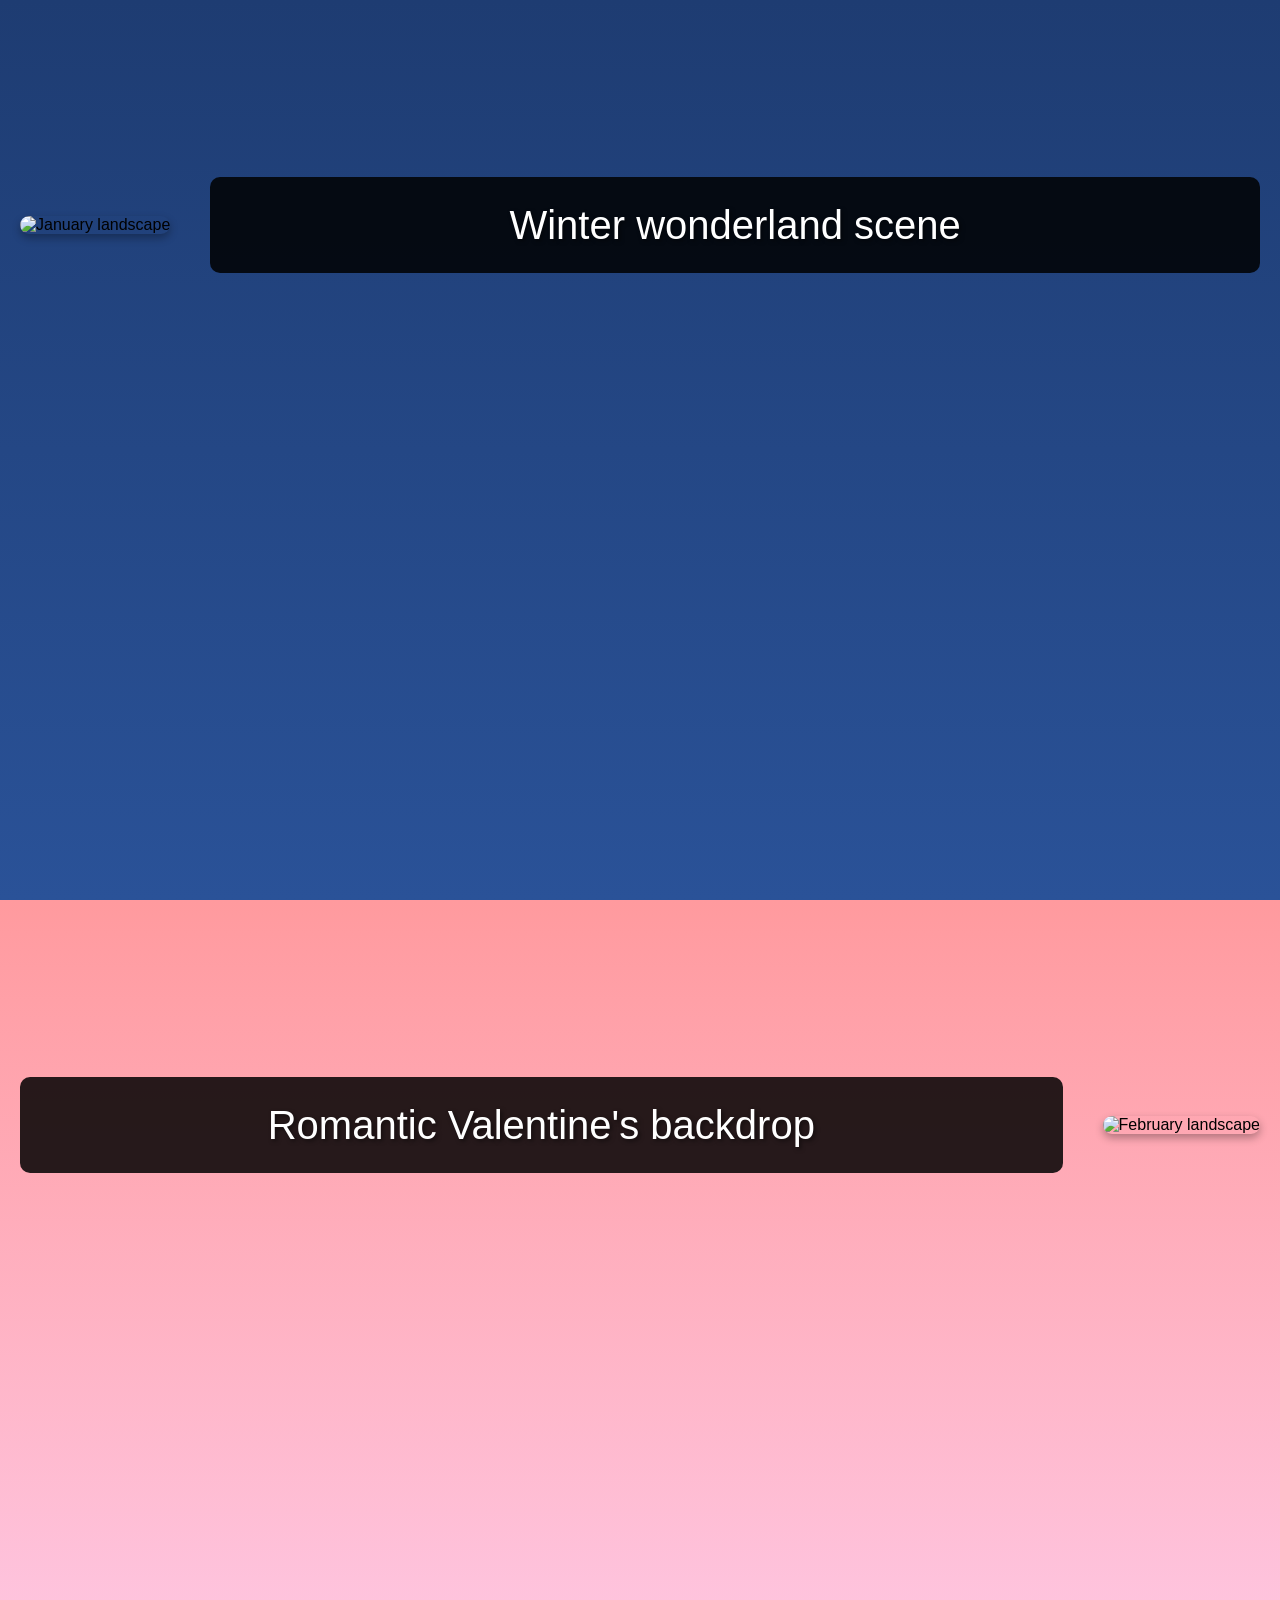
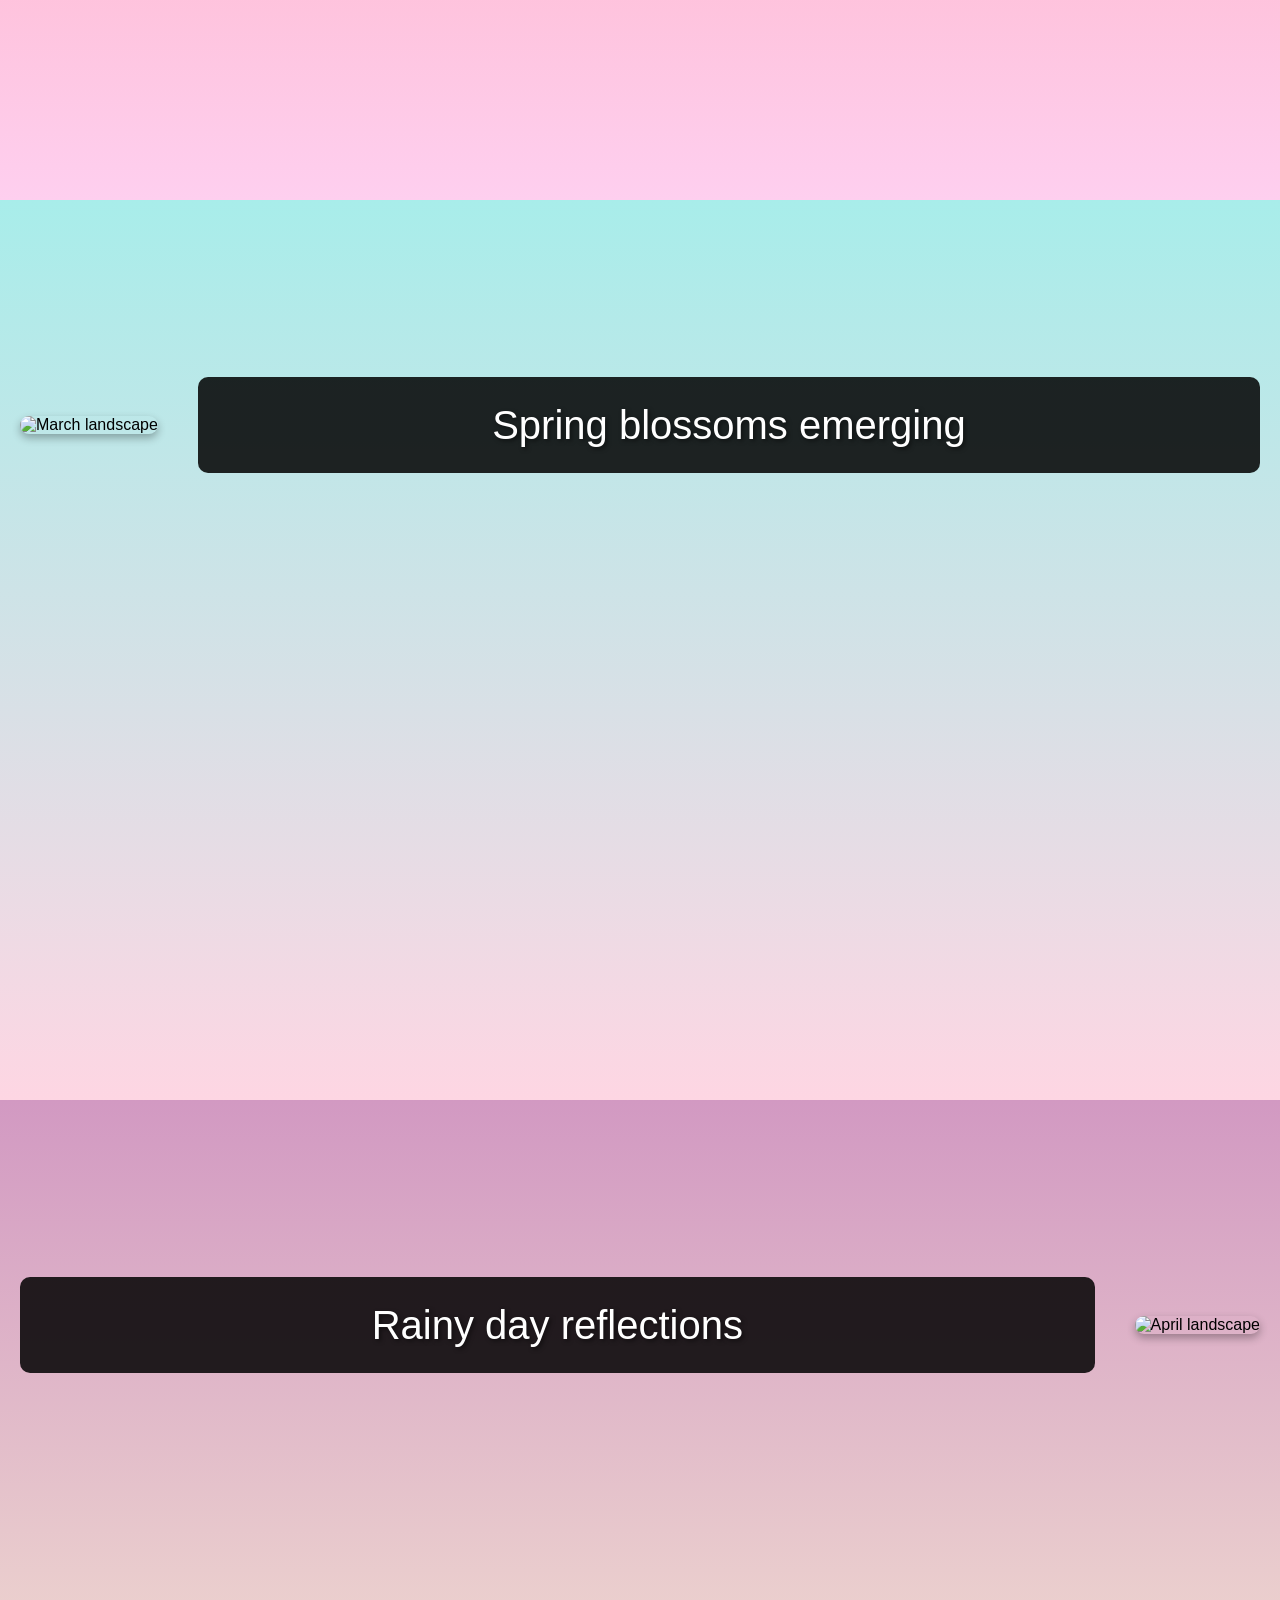
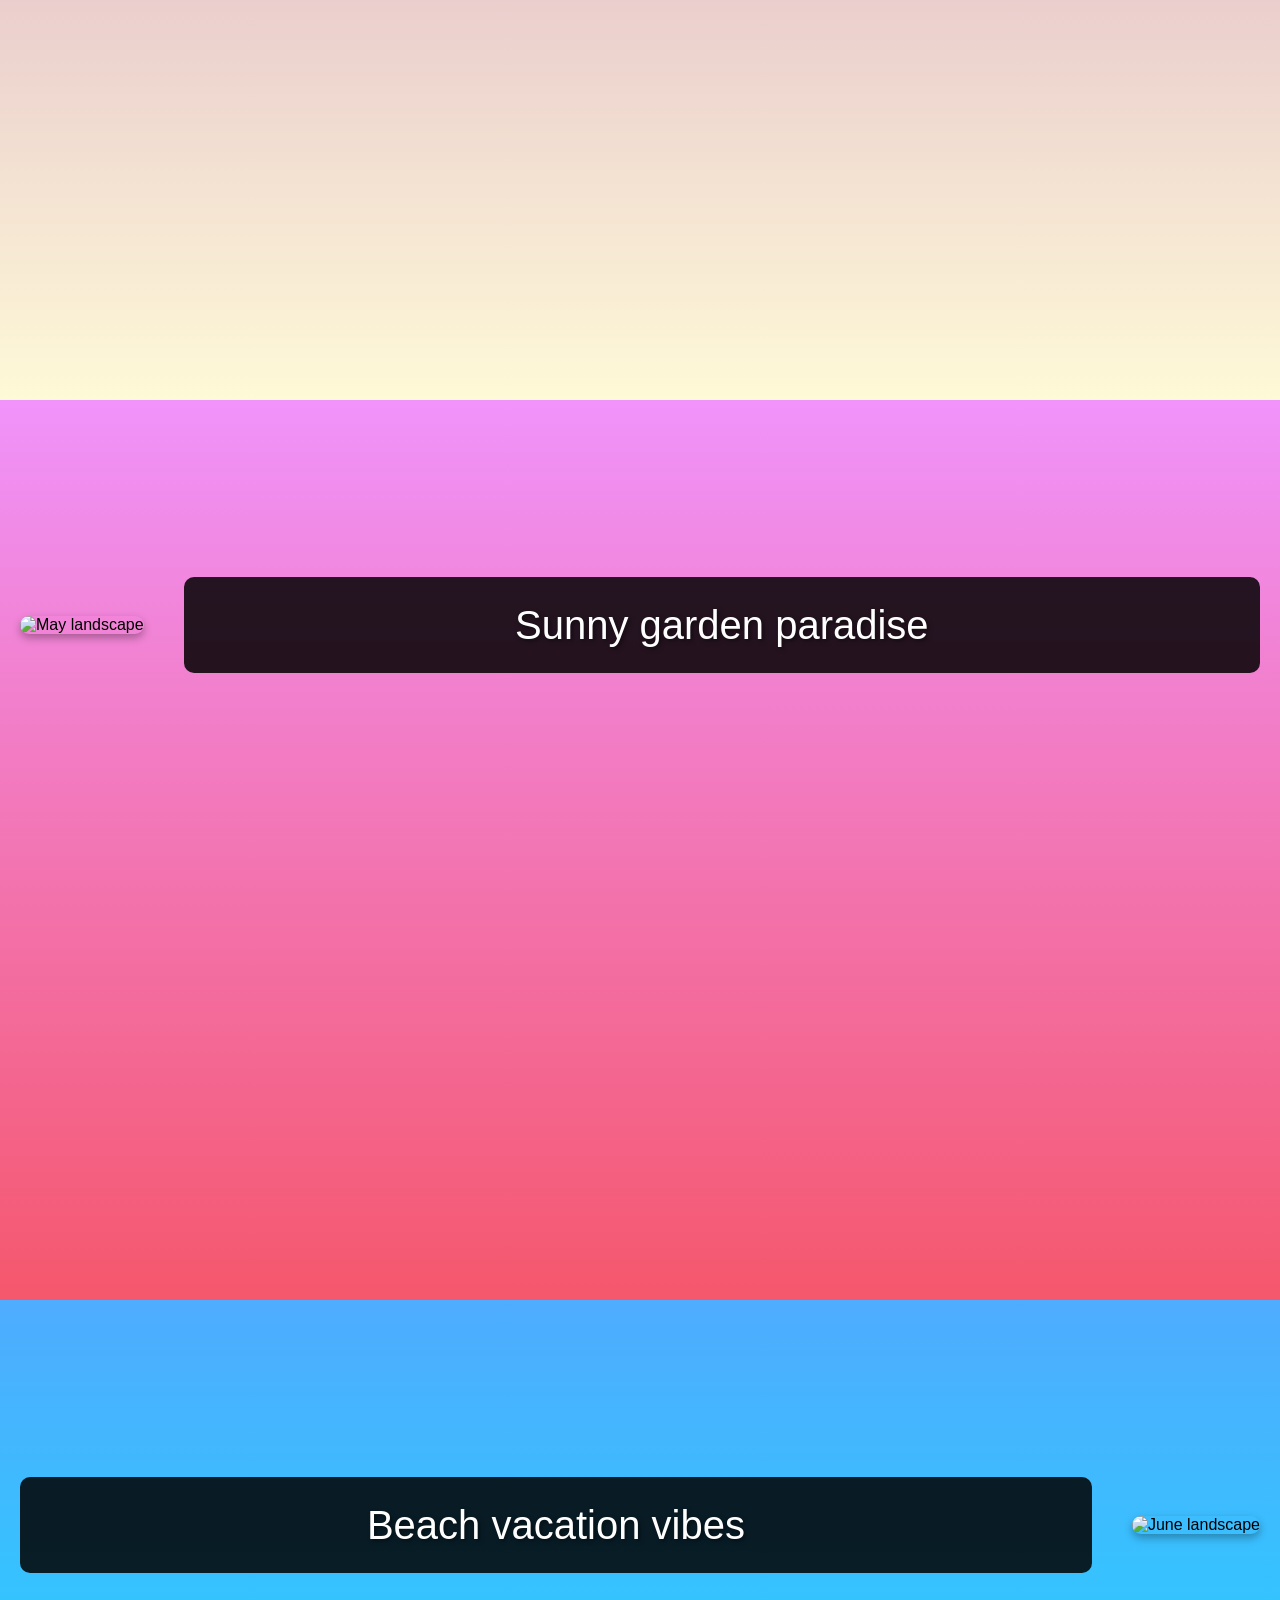
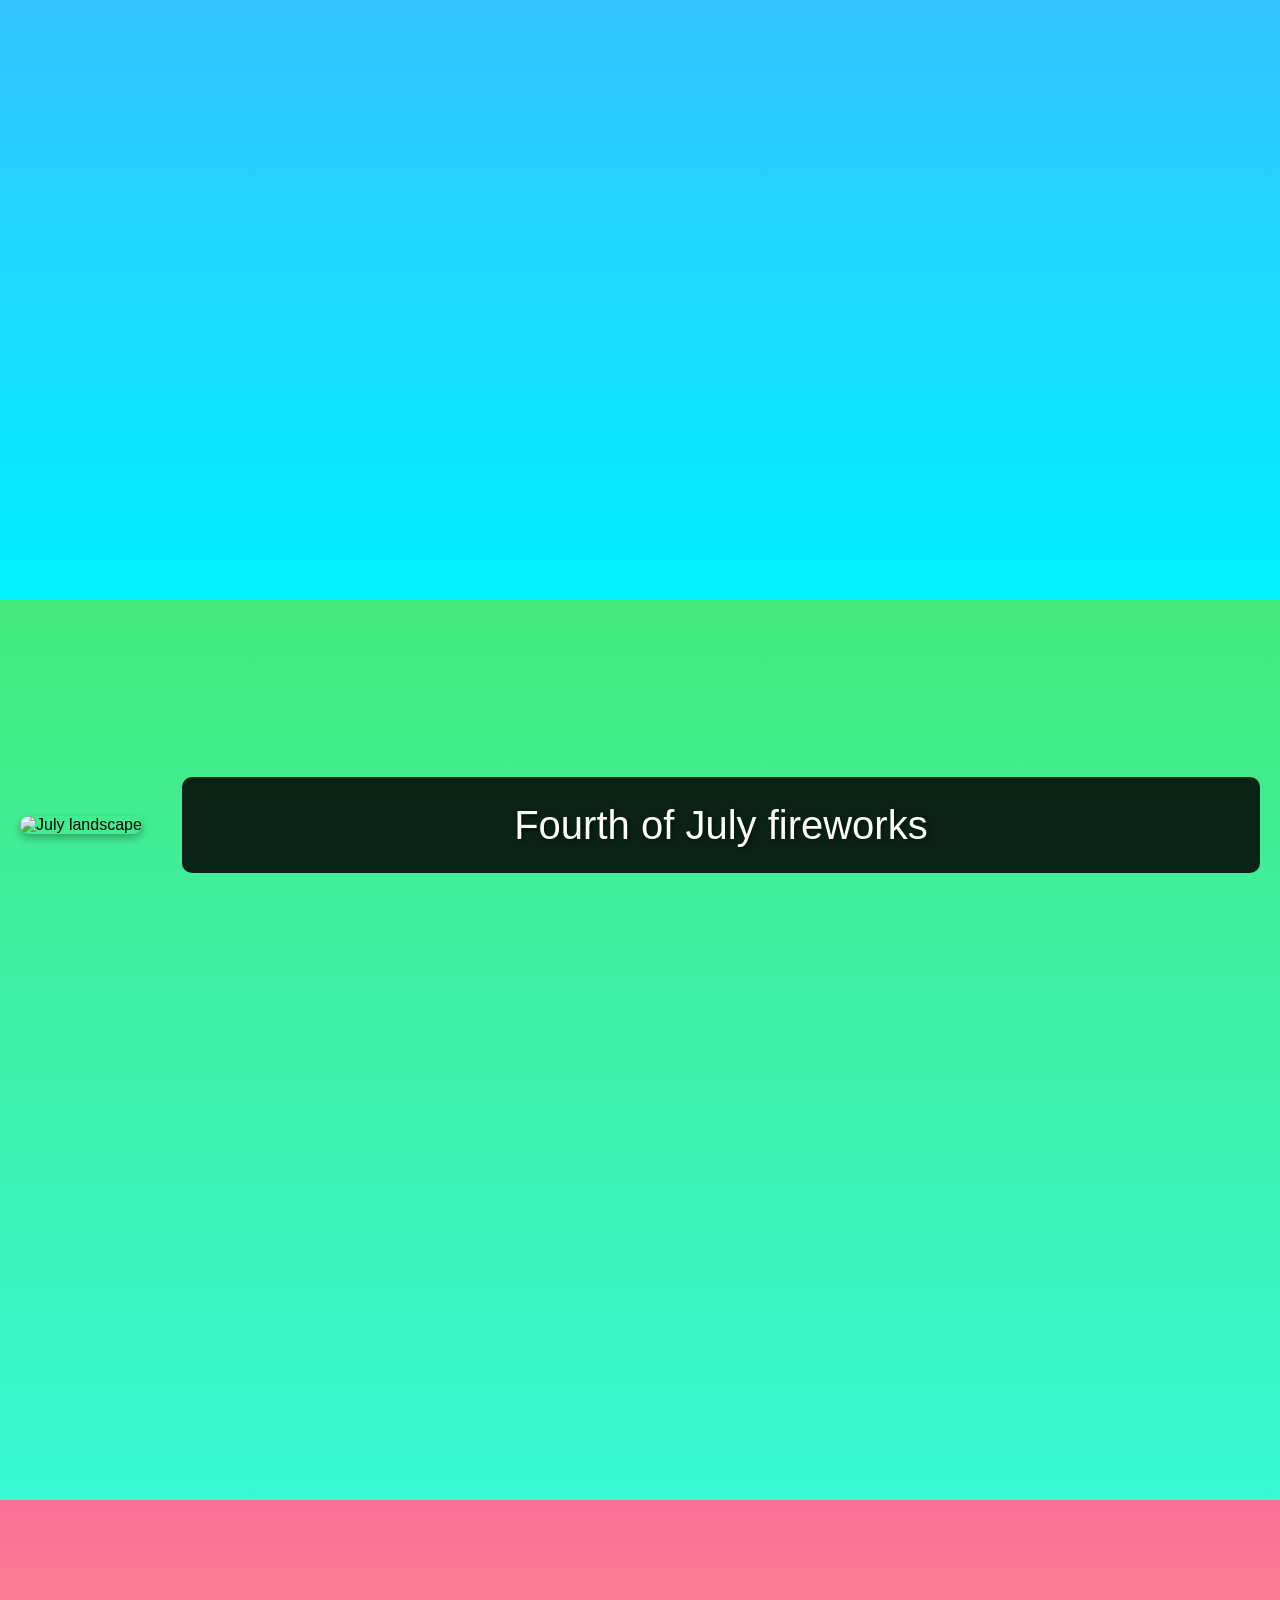
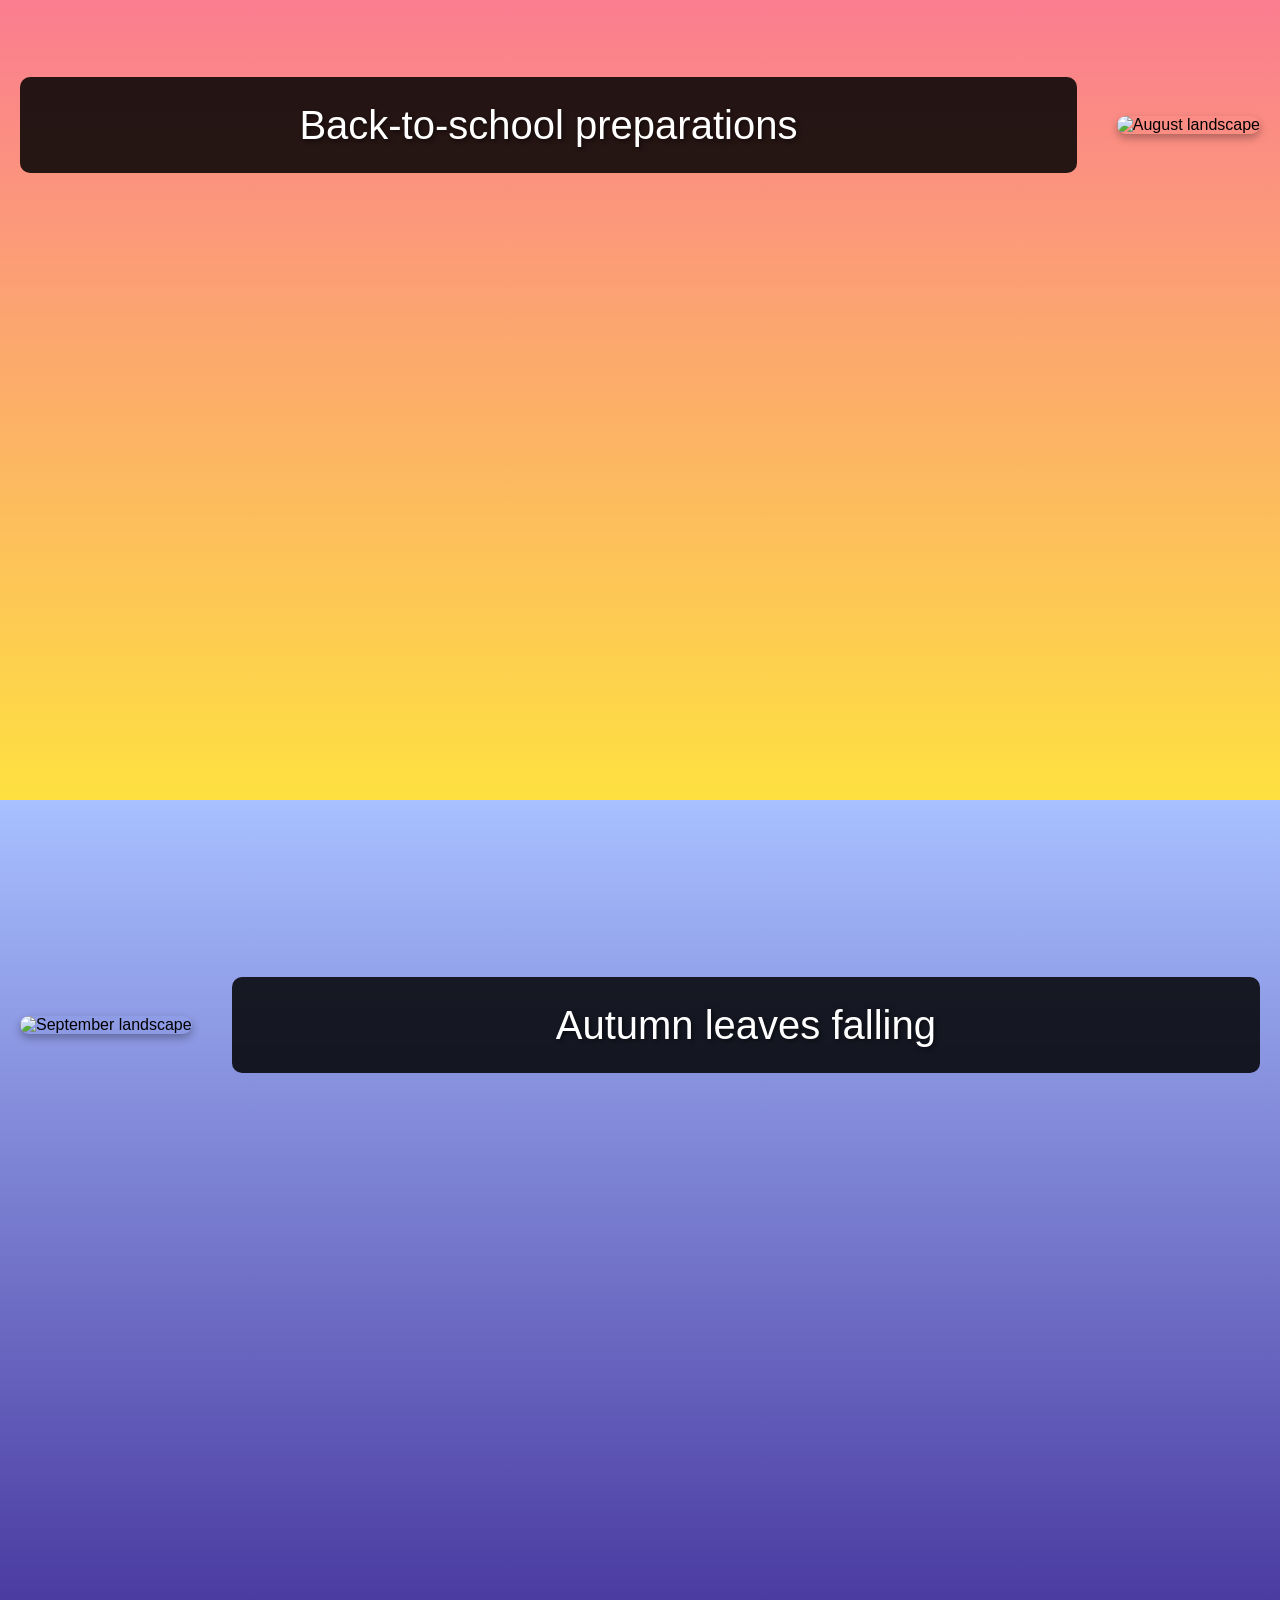
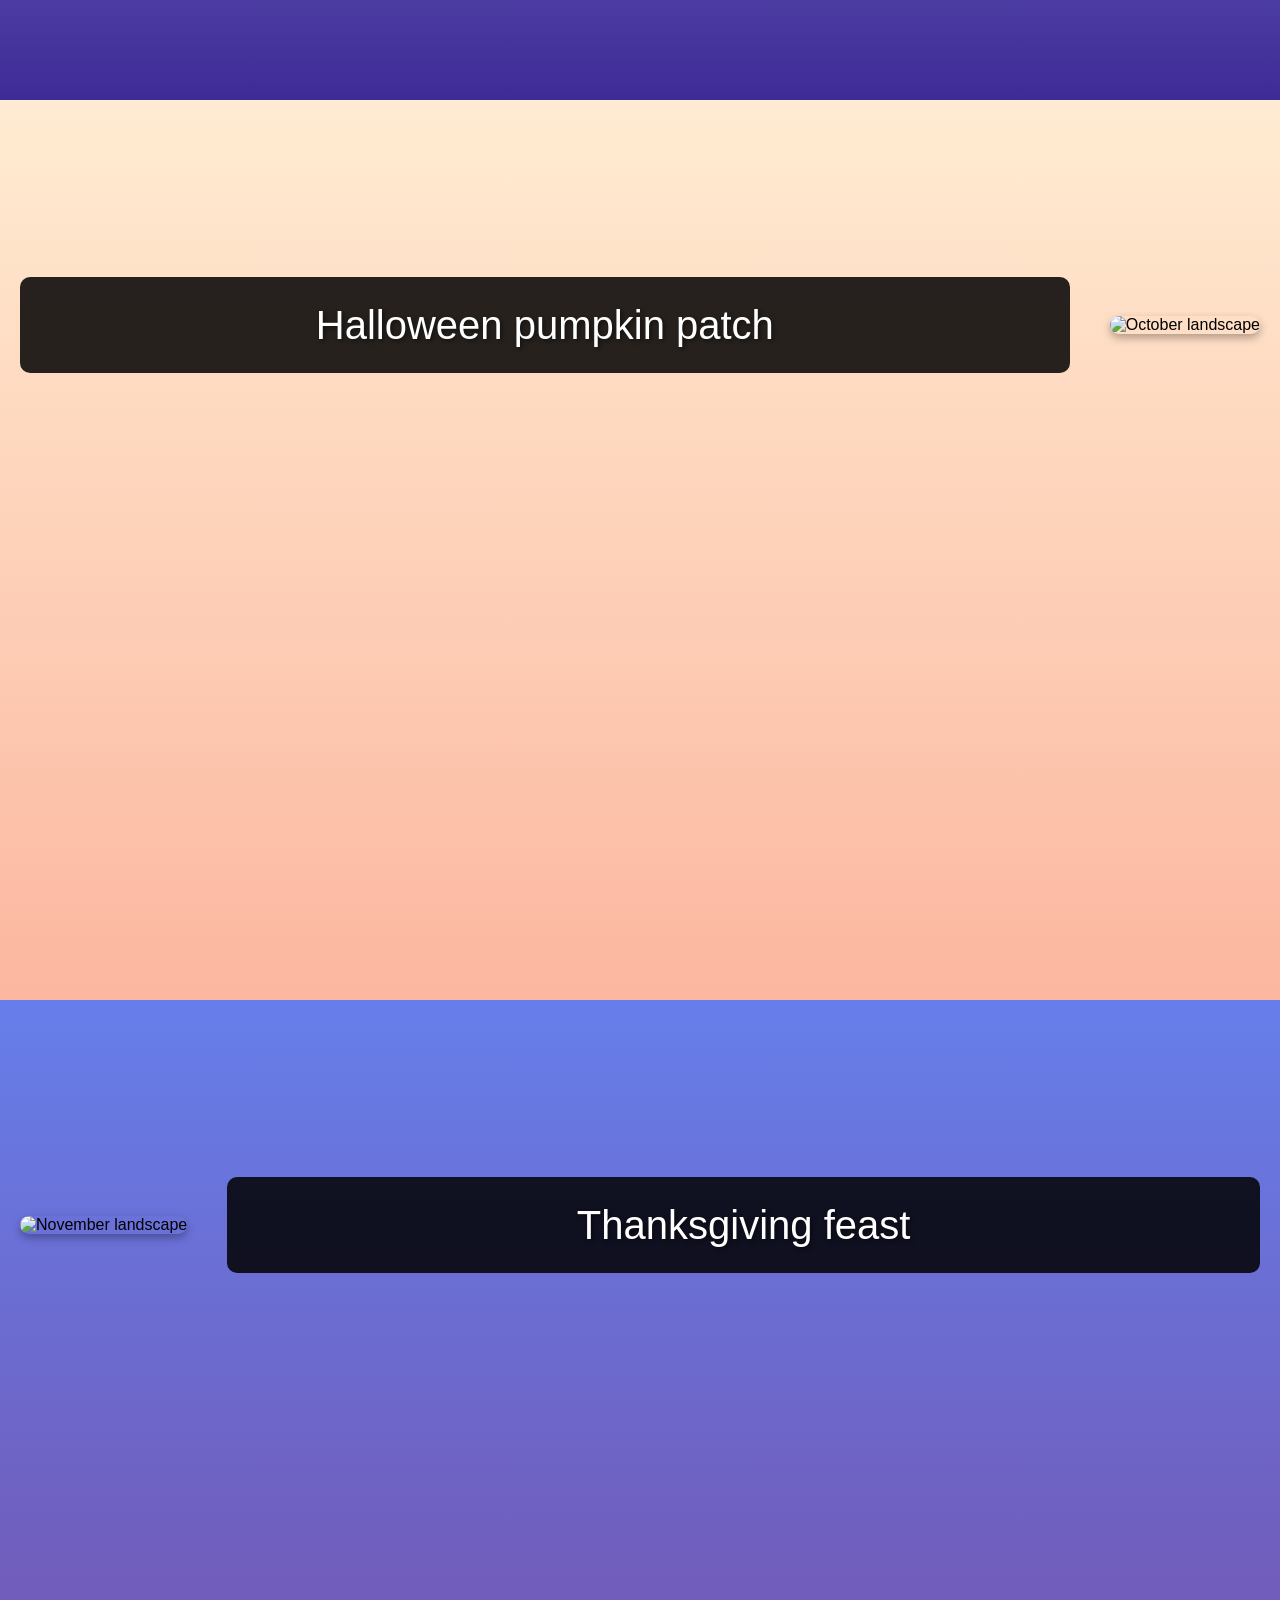
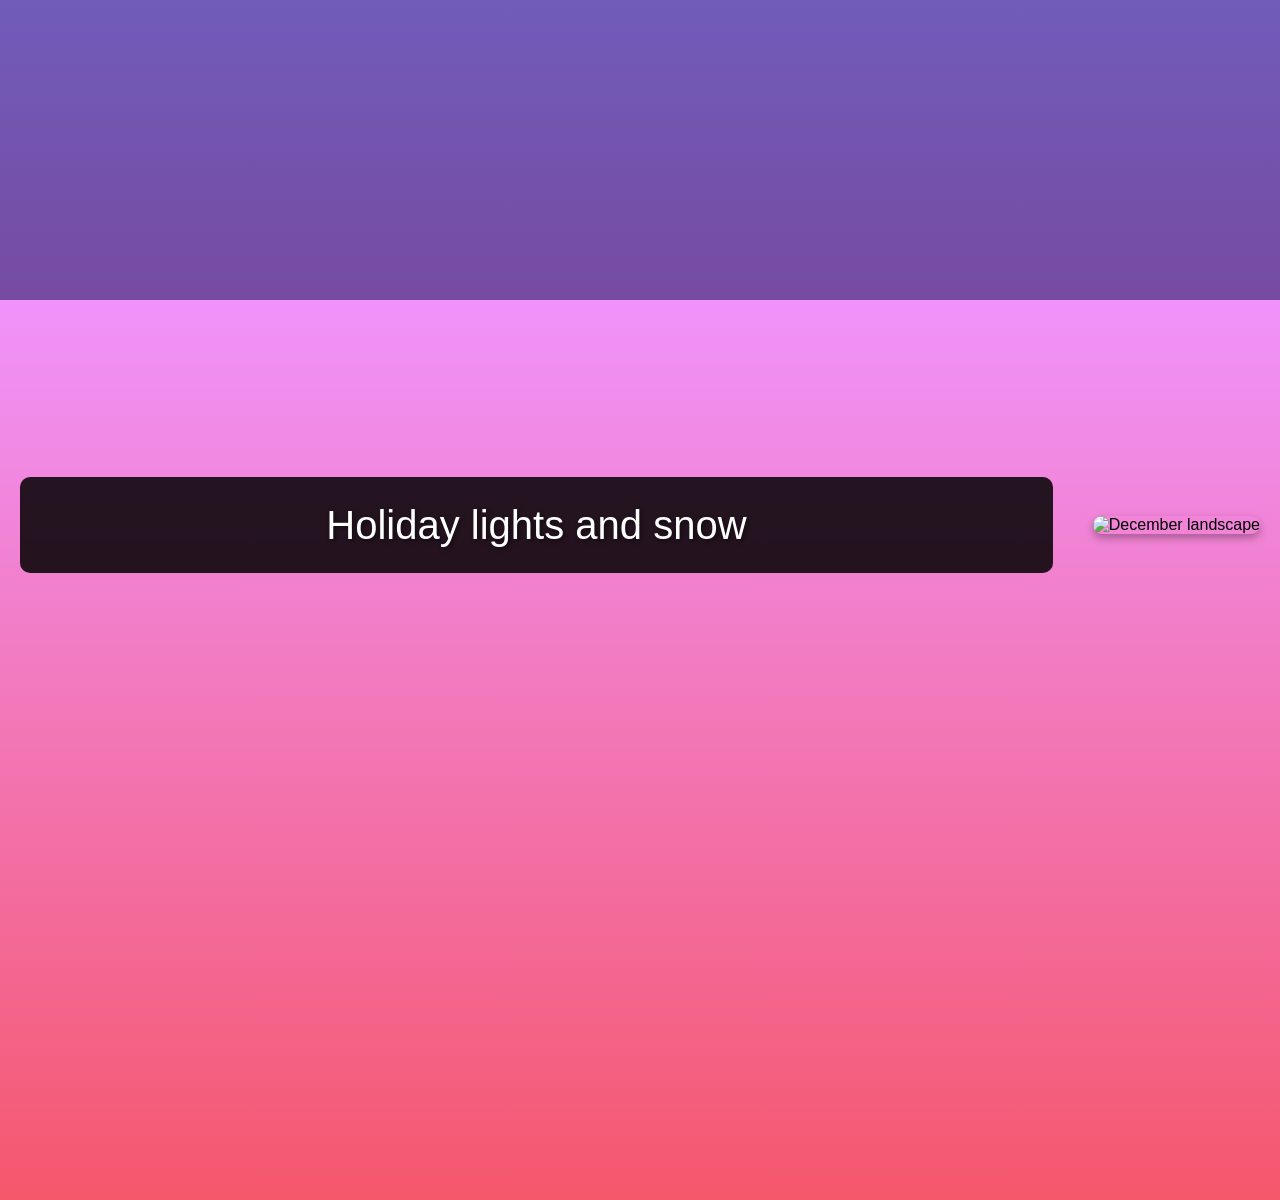
==== index.html @ 926e76ec "created basic site" ====
<!DOCTYPE html>
<html lang="en">
<head>
    <meta charset="UTF-8">
    <meta name="viewport" content="width=device-width, initial-scale=1.0">
    <title>Scroll Through Months</title>
    <link rel="stylesheet" href="styles.css">
</head>
<body>
    <div class="month" id="january">
        <h1>January</h1>
        <div class="content-row">
            <div class="graphic left"><img src="https://picsum.photos/800/600?random=1" alt="January landscape"></div>
            <div class="caption">Winter wonderland scene</div>
        </div>
        <p>January marks the beginning of the new year, often associated with fresh starts and winter weather.</p>
    </div>
    <div class="month" id="february">
        <h1>February</h1>
        <div class="content-row">
            <div class="caption">Romantic Valentine's backdrop</div>
            <div class="graphic right"><img src="https://picsum.photos/800/600?random=2" alt="February landscape"></div>
        </div>
        <p>February is the shortest month, known for Valentine's Day and varying weather patterns.</p>
    </div>
    <div class="month" id="march">
        <h1>March</h1>
        <div class="content-row">
            <div class="graphic left"><img src="https://picsum.photos/800/600?random=3" alt="March landscape"></div>
            <div class="caption">Spring blossoms emerging</div>
        </div>
        <p>March brings the first signs of spring, with longer days and blooming flowers.</p>
    </div>
    <div class="month" id="april">
        <h1>April</h1>
        <div class="content-row">
            <div class="caption">Rainy day reflections</div>
            <div class="graphic right"><img src="https://picsum.photos/800/600?random=4" alt="April landscape"></div>
        </div>
        <p>April showers bring May flowers, a time of renewal and outdoor activities.</p>
    </div>
    <div class="month" id="may">
        <h1>May</h1>
        <div class="content-row">
            <div class="graphic left"><img src="https://picsum.photos/800/600?random=5" alt="May landscape"></div>
            <div class="caption">Sunny garden paradise</div>
        </div>
        <p>May is often filled with warm weather, Mother's Day, and the start of summer vacations.</p>
    </div>
    <div class="month" id="june">
        <h1>June</h1>
        <div class="content-row">
            <div class="caption">Beach vacation vibes</div>
            <div class="graphic right"><img src="https://picsum.photos/800/600?random=6" alt="June landscape"></div>
        </div>
        <p>June welcomes summer with longer days, beaches, and outdoor celebrations.</p>
    </div>
    <div class="month" id="july">
        <h1>July</h1>
        <div class="content-row">
            <div class="graphic left"><img src="https://picsum.photos/800/600?random=7" alt="July landscape"></div>
            <div class="caption">Fourth of July fireworks</div>
        </div>
        <p>July is peak summer, featuring fireworks, barbecues, and holiday festivities.</p>
    </div>
    <div class="month" id="august">
        <h1>August</h1>
        <div class="content-row">
            <div class="caption">Back-to-school preparations</div>
            <div class="graphic right"><img src="https://picsum.photos/800/600?random=8" alt="August landscape"></div>
        </div>
        <p>August continues the summer vibe with back-to-school preparations and warm evenings.</p>
    </div>
    <div class="month" id="september">
        <h1>September</h1>
        <div class="content-row">
            <div class="graphic left"><img src="https://picsum.photos/800/600?random=9" alt="September landscape"></div>
            <div class="caption">Autumn leaves falling</div>
        </div>
        <p>September brings the fall season, with cooler weather and the start of autumn colors.</p>
    </div>
    <div class="month" id="october">
        <h1>October</h1>
        <div class="content-row">
            <div class="caption">Halloween pumpkin patch</div>
            <div class="graphic right"><img src="https://picsum.photos/800/600?random=10" alt="October landscape"></div>
        </div>
        <p>October is Halloween time, with pumpkins, costumes, and harvest celebrations.</p>
    </div>
    <div class="month" id="november">
        <h1>November</h1>
        <div class="content-row">
            <div class="graphic left"><img src="https://picsum.photos/800/600?random=11" alt="November landscape"></div>
            <div class="caption">Thanksgiving feast</div>
        </div>
        <p>November features Thanksgiving, gratitude, and the transition to winter.</p>
    </div>
    <div class="month" id="december">
        <h1>December</h1>
        <div class="content-row">
            <div class="caption">Holiday lights and snow</div>
            <div class="graphic right"><img src="https://picsum.photos/800/600?random=12" alt="December landscape"></div>
        </div>
        <p>December ends the year with holidays, snow, and festive celebrations.</p>
    </div>
    <script src="script.js"></script>
</body>
</html>
---- styles.css ----
body {
    margin: 0;
    font-family: Arial, sans-serif;
    scroll-snap-type: y mandatory;
    overflow-y: scroll;
}

.month {
    height: 100vh;
    display: flex;
    flex-direction: column;
    align-items: center;
    justify-content: flex-start;
    scroll-snap-align: start;
    padding: 50px 20px 20px;
    box-sizing: border-box;
}

.month h1 {
    font-size: 3em;
    color: white;
    text-shadow: 2px 2px 4px rgba(0,0,0,0.5);
    margin-bottom: 20px;
    opacity: 0;
    transform: translateY(50px);
    transition: all 0.6s ease;
}

.content-row {
    display: flex;
    align-items: center;
    justify-content: space-between;
    width: 100%;
    gap: 40px;
    margin: 20px 0;
}

.graphic {
    opacity: 0;
    transform: translateY(50px);
    transition: all 0.6s ease;
    flex-shrink: 0;
}

.graphic img {
    width: 100%;
    max-width: 750px;
    height: auto;
    border-radius: 10px;
    box-shadow: 0 4px 8px rgba(0,0,0,0.3);
}

.caption {
    font-size: 2.5em;
    color: white;
    text-shadow: 2px 2px 4px rgba(0,0,0,0.5);
    text-align: center;
    opacity: 0;
    transform: translateY(50px);
    transition: all 0.6s ease;
    background: rgba(0, 0, 0, 0.85);
    padding: 20px;
    border-radius: 10px;
    flex: 1;
    line-height: 1.4;
}

.month p {
    font-size: 1.2em;
    color: white;
    text-shadow: 2px 2px 4px rgba(0,0,0,0.5);
    text-align: center;
    max-width: 600px;
    opacity: 0;
    transform: translateY(50px);
    transition: all 0.6s ease;
}

.fade-in {
    opacity: 1;
    transform: translateY(0);
}

#january { background: linear-gradient(to bottom, #1e3c72, #2a5298); }
#february { background: linear-gradient(to bottom, #ff9a9e, #fecfef); }
#march { background: linear-gradient(to bottom, #a8edea, #fed6e3); }
#april { background: linear-gradient(to bottom, #d299c2, #fef9d7); }
#may { background: linear-gradient(to bottom, #f093fb, #f5576c); }
#june { background: linear-gradient(to bottom, #4facfe, #00f2fe); }
#july { background: linear-gradient(to bottom, #43e97b, #38f9d7); }
#august { background: linear-gradient(to bottom, #fa709a, #fee140); }
#september { background: linear-gradient(to bottom, #a8c0ff, #3f2b96); }
#october { background: linear-gradient(to bottom, #ffecd2, #fcb69f); }
#november { background: linear-gradient(to bottom, #667eea, #764ba2); }
#december { background: linear-gradient(to bottom, #f093fb, #f5576c); }
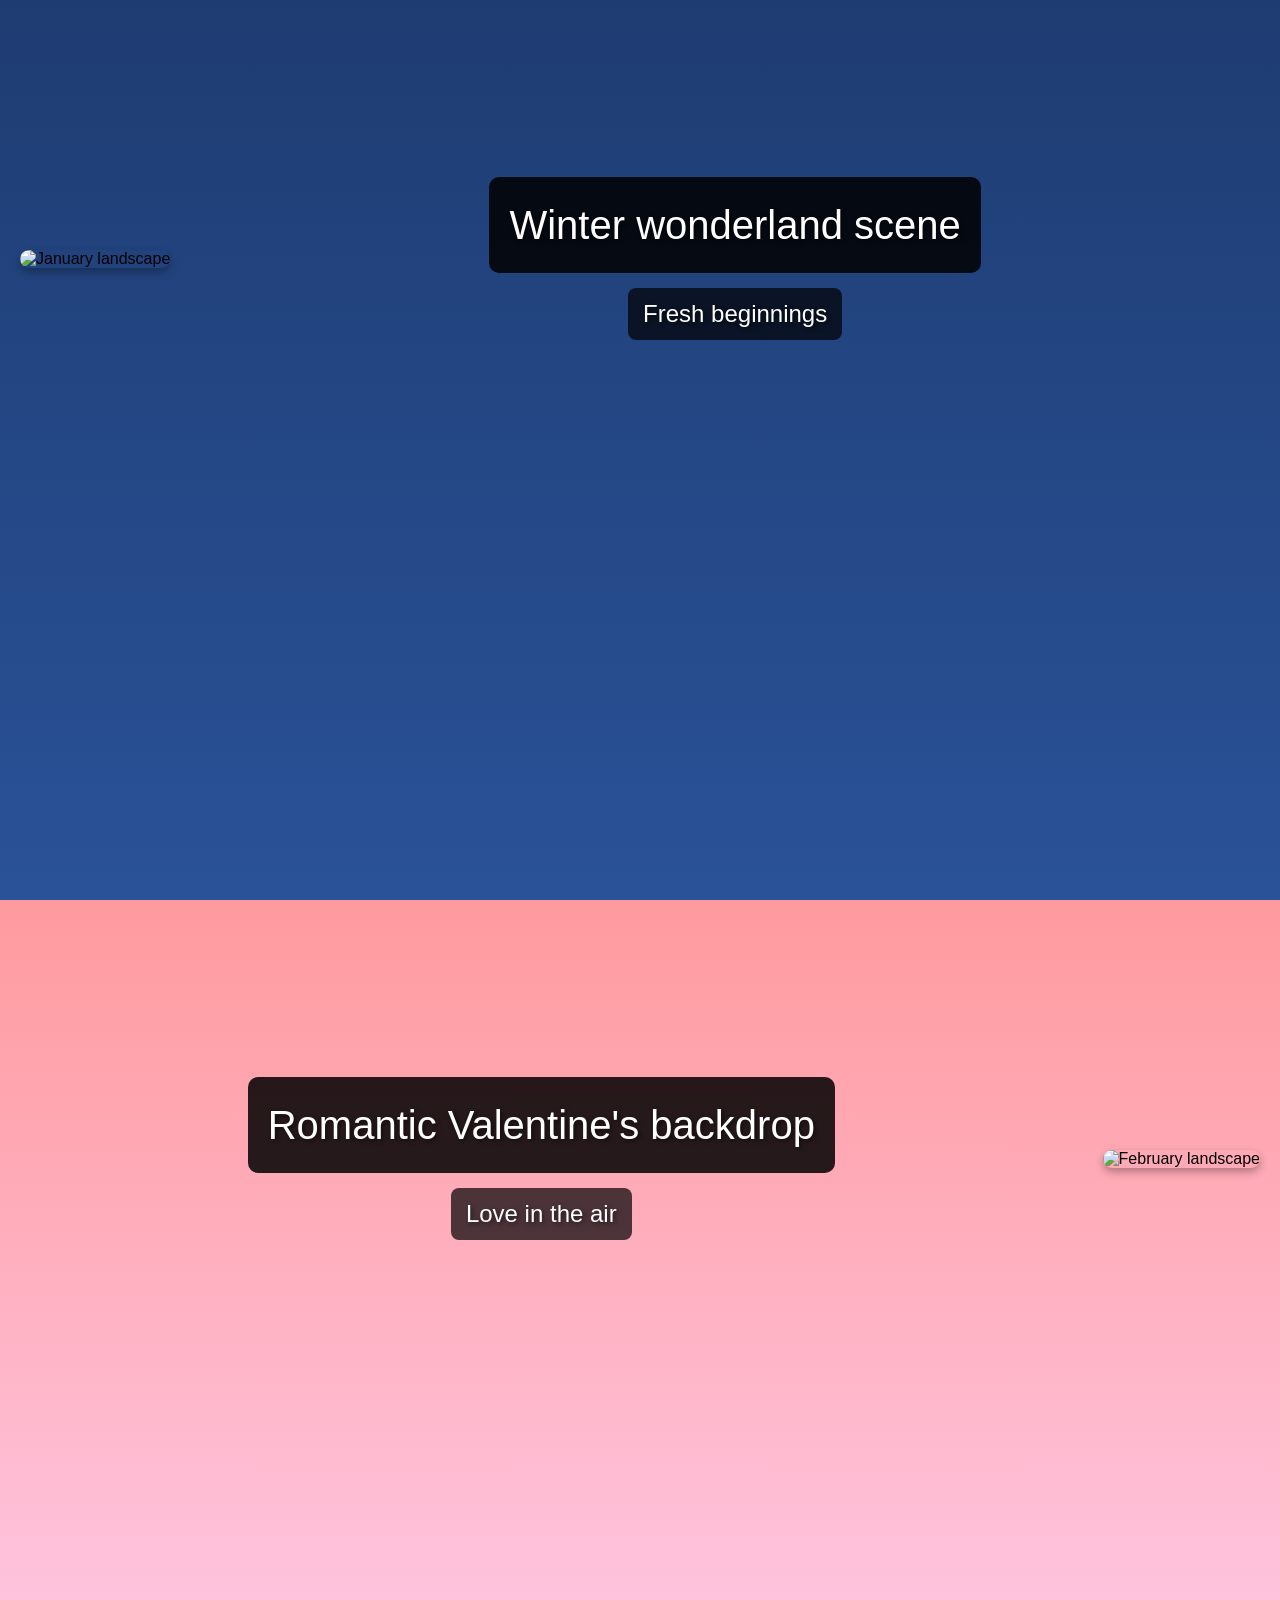
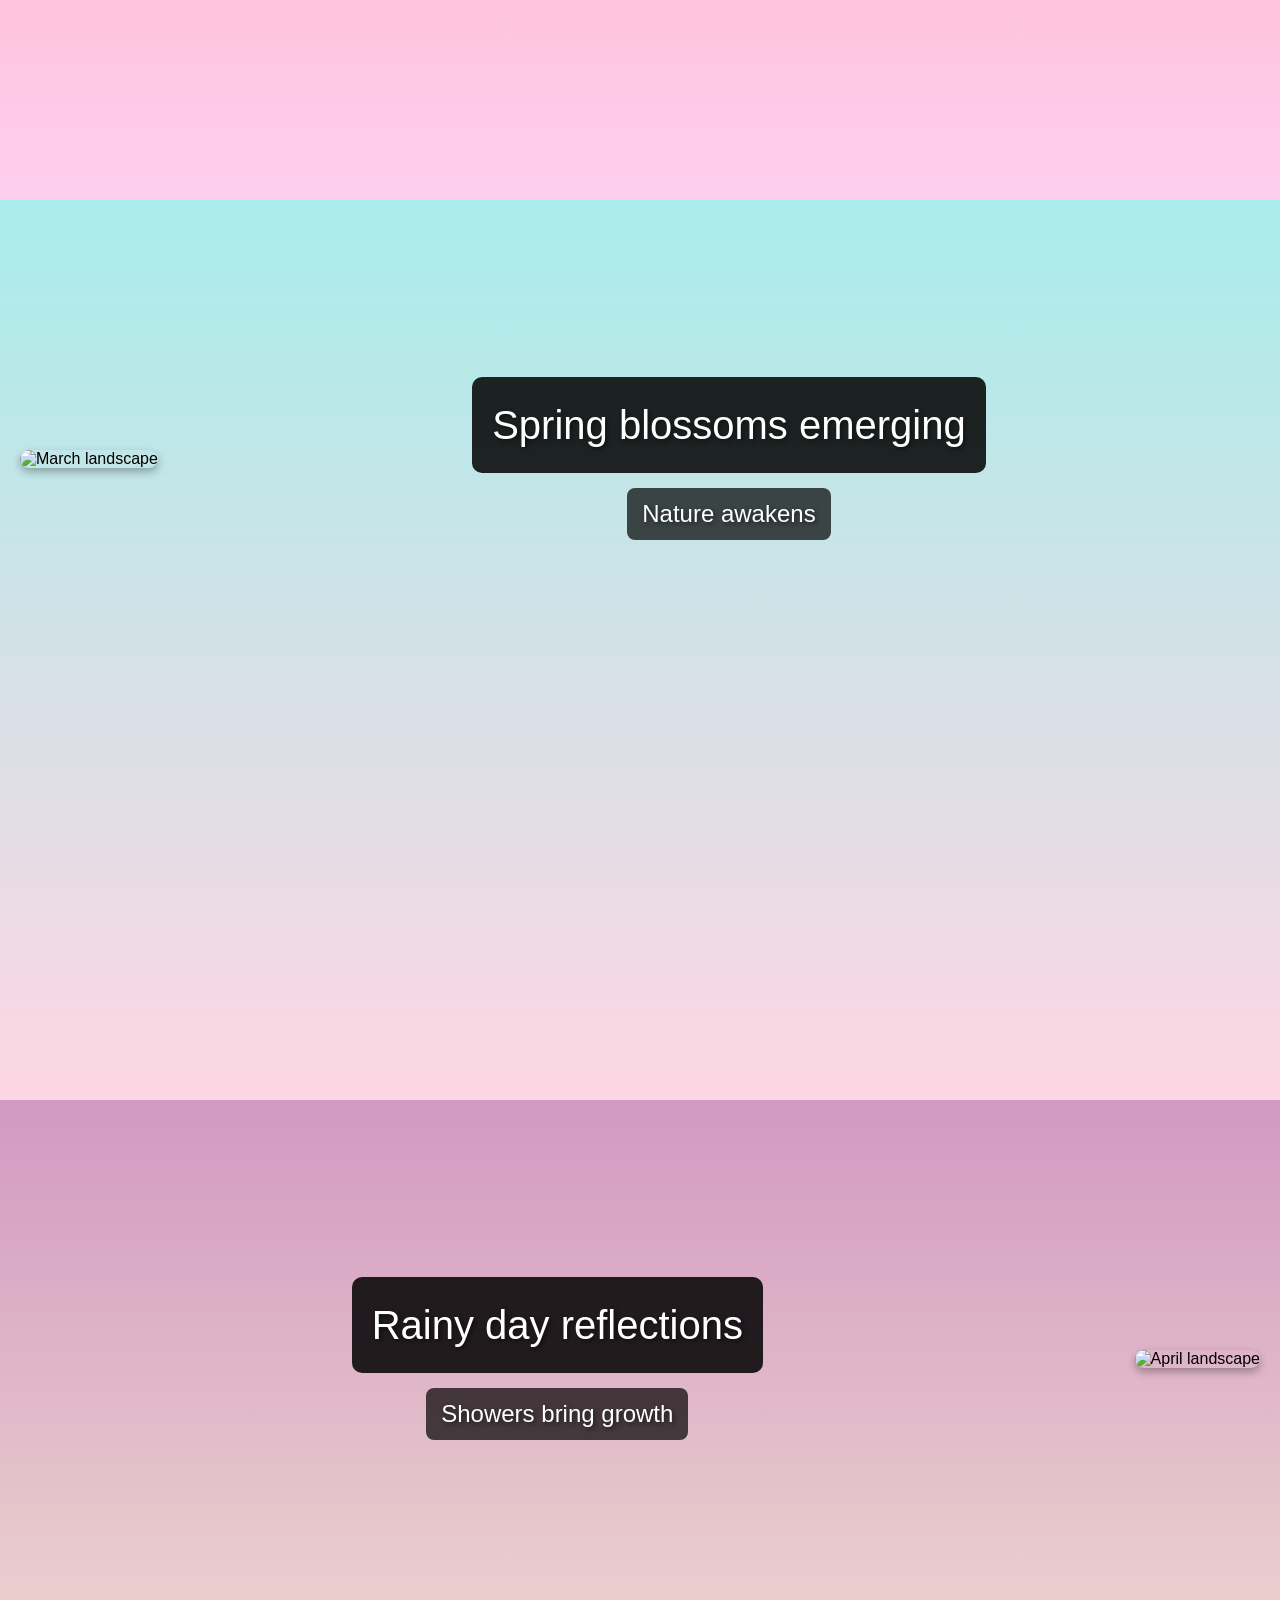
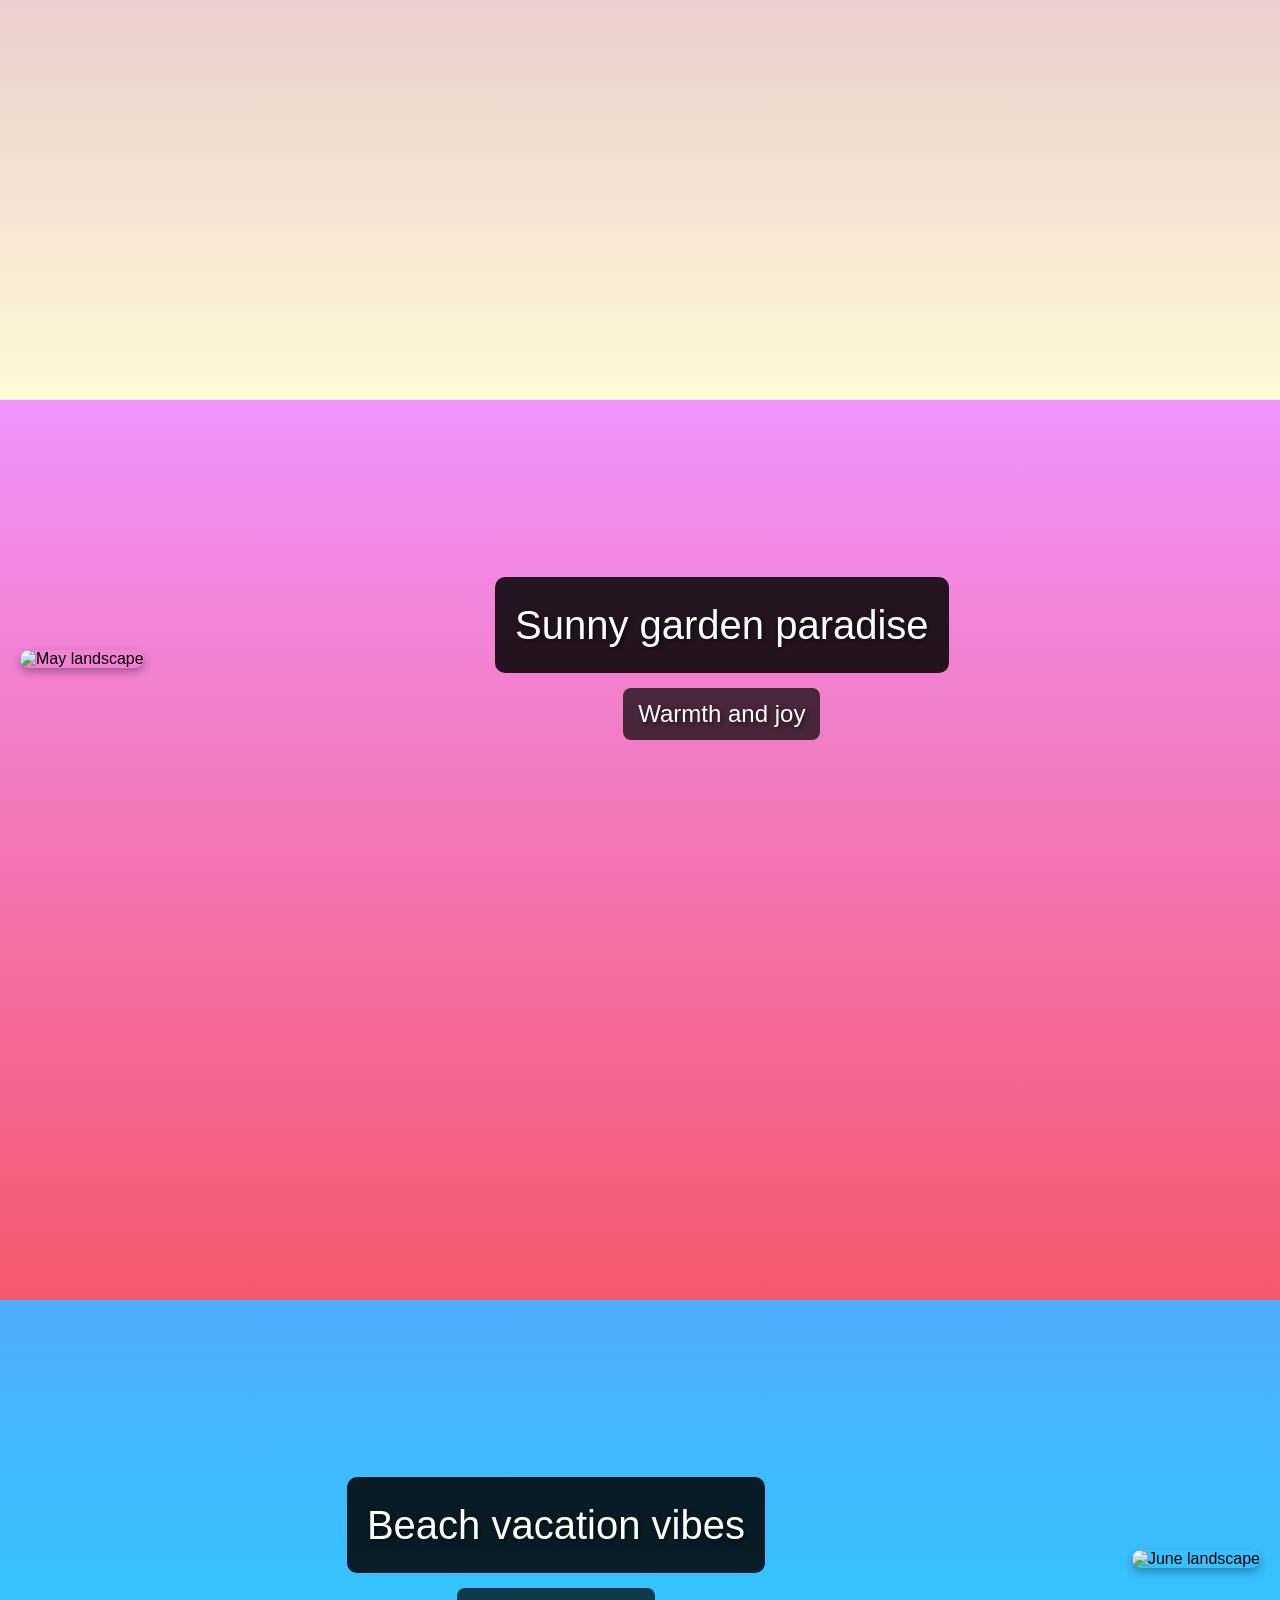
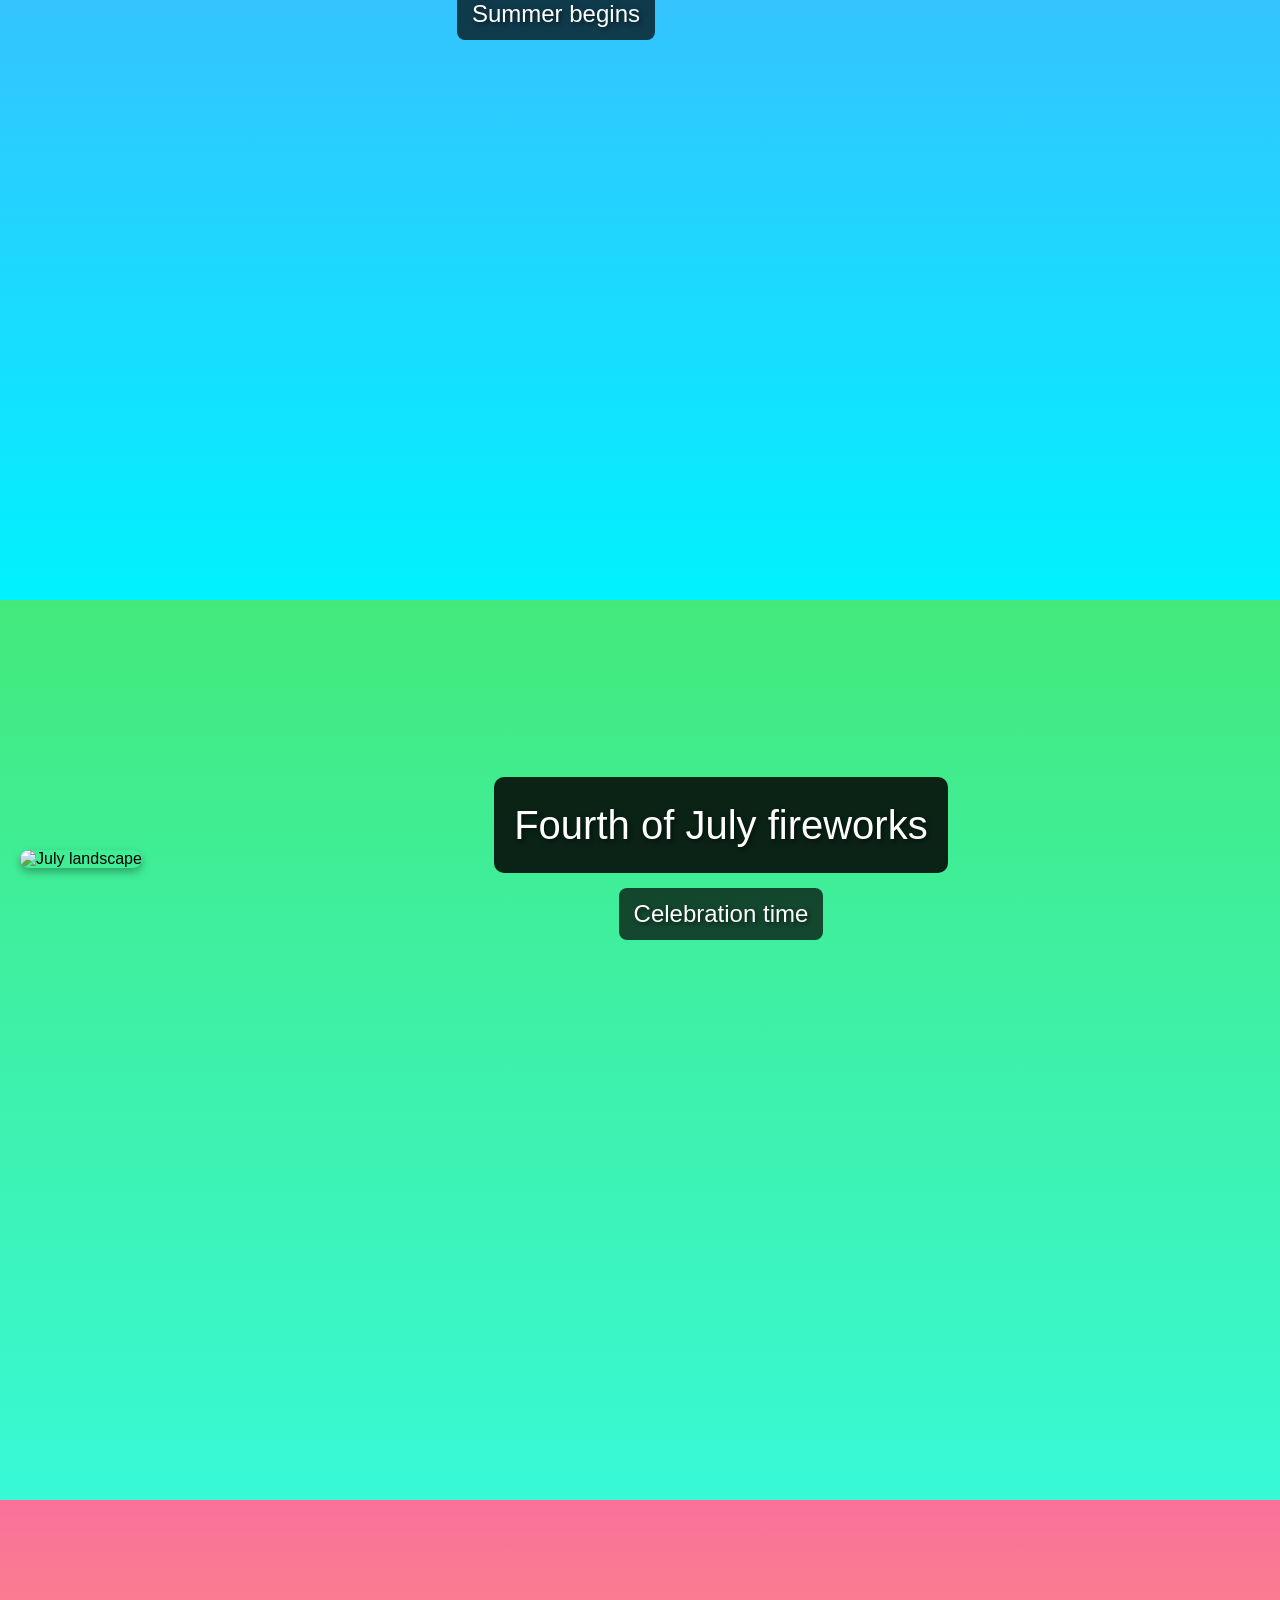
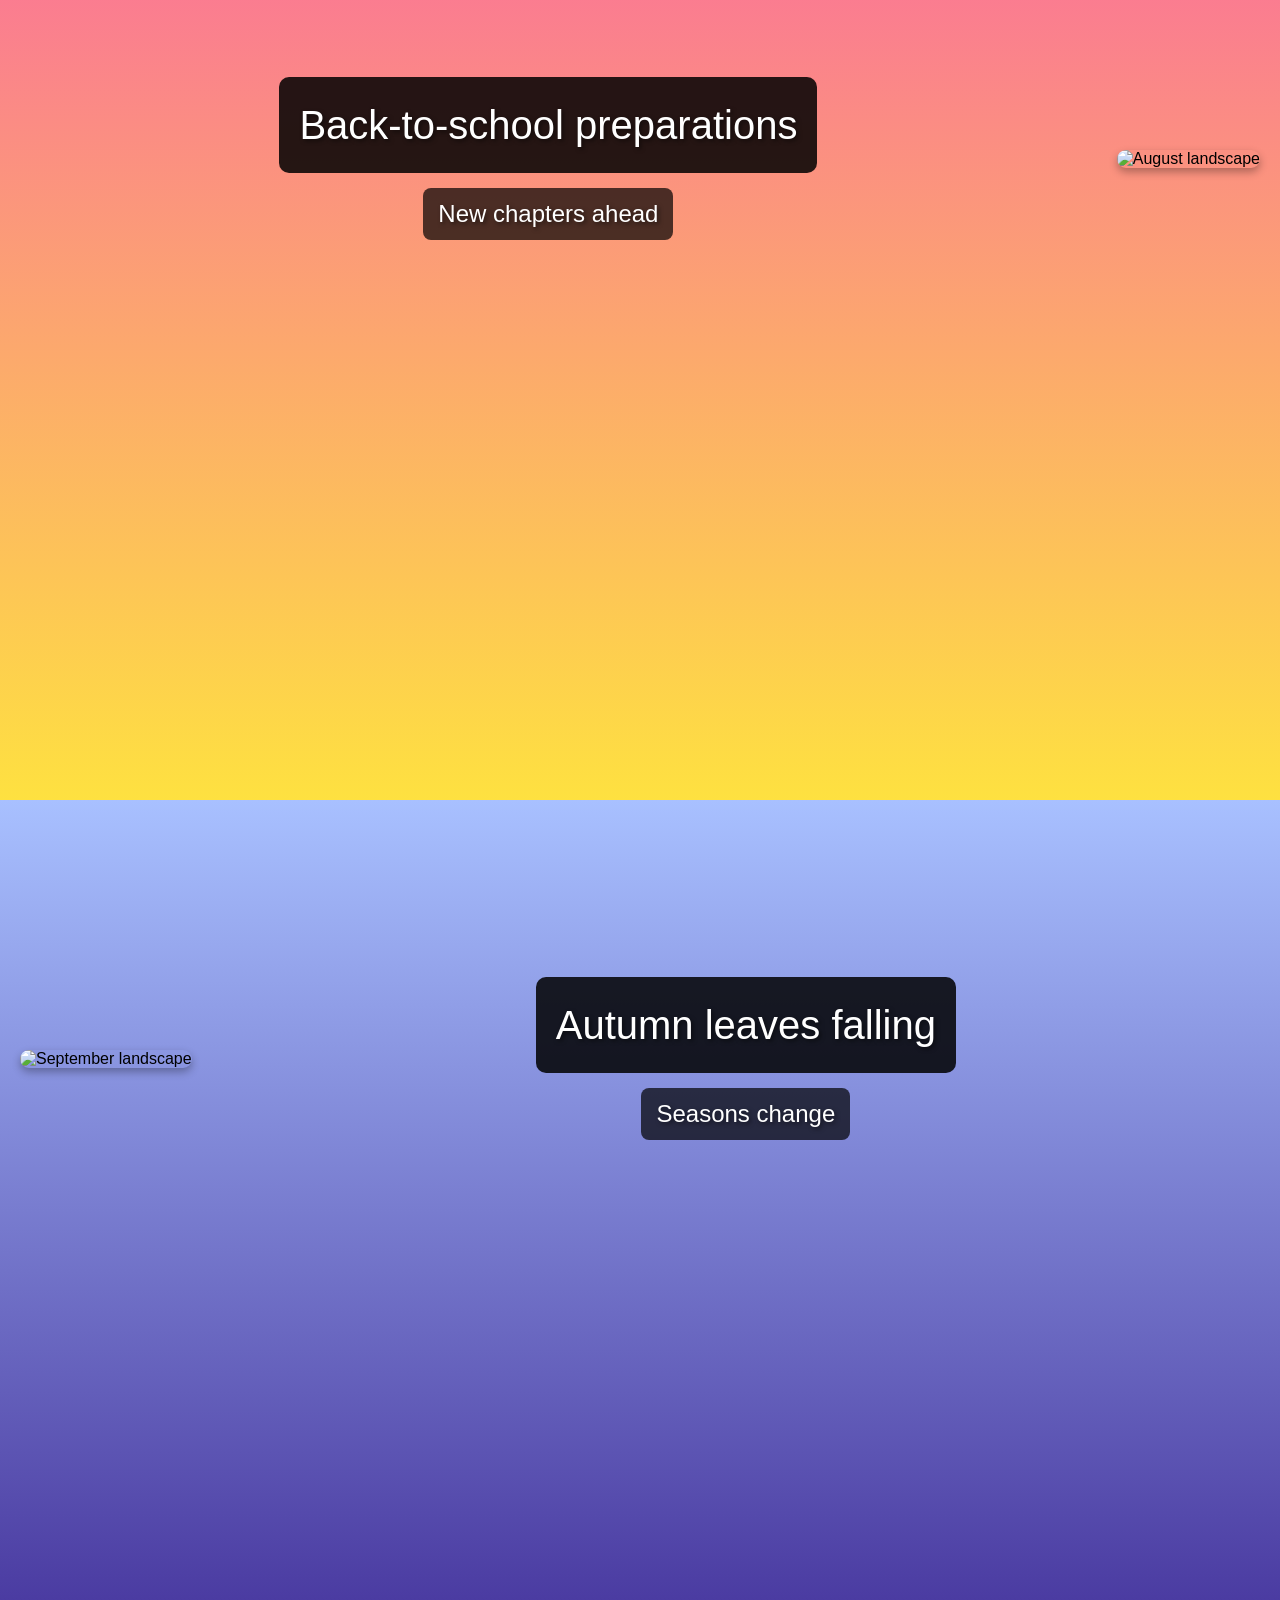
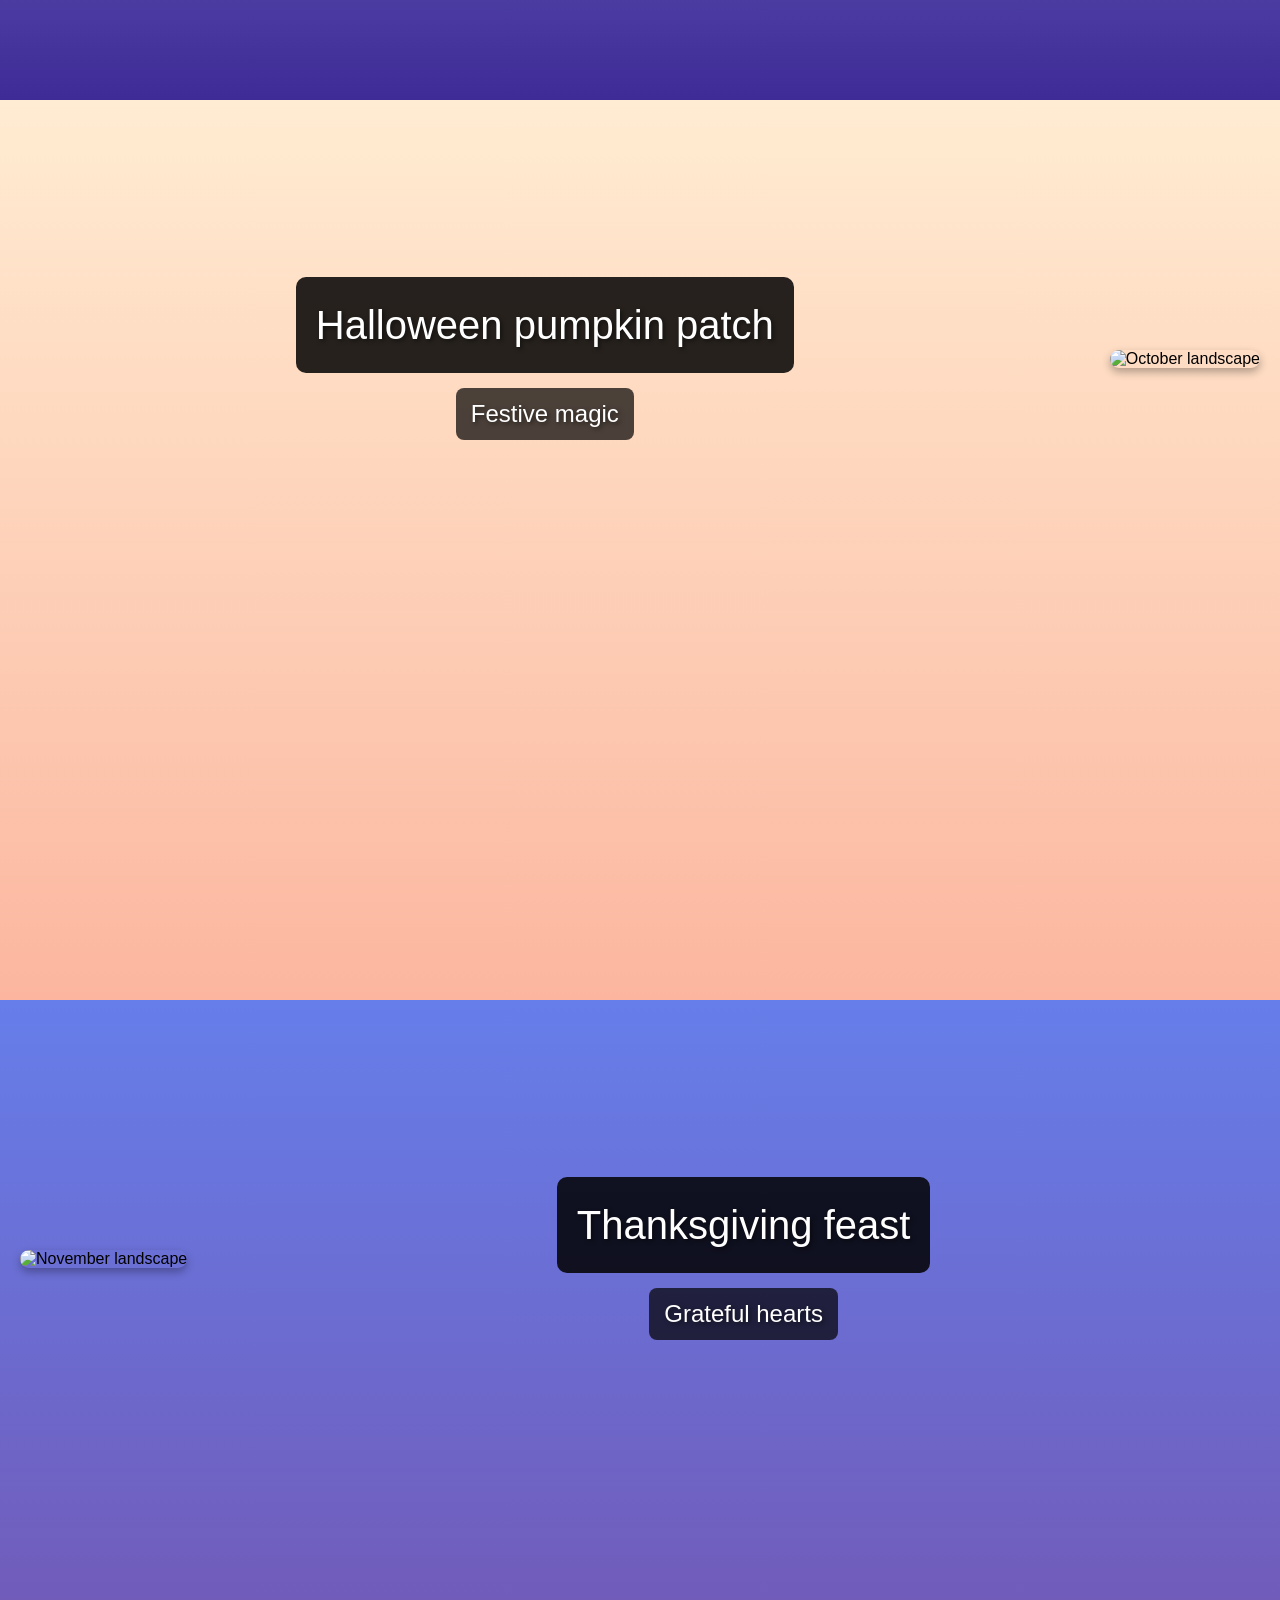
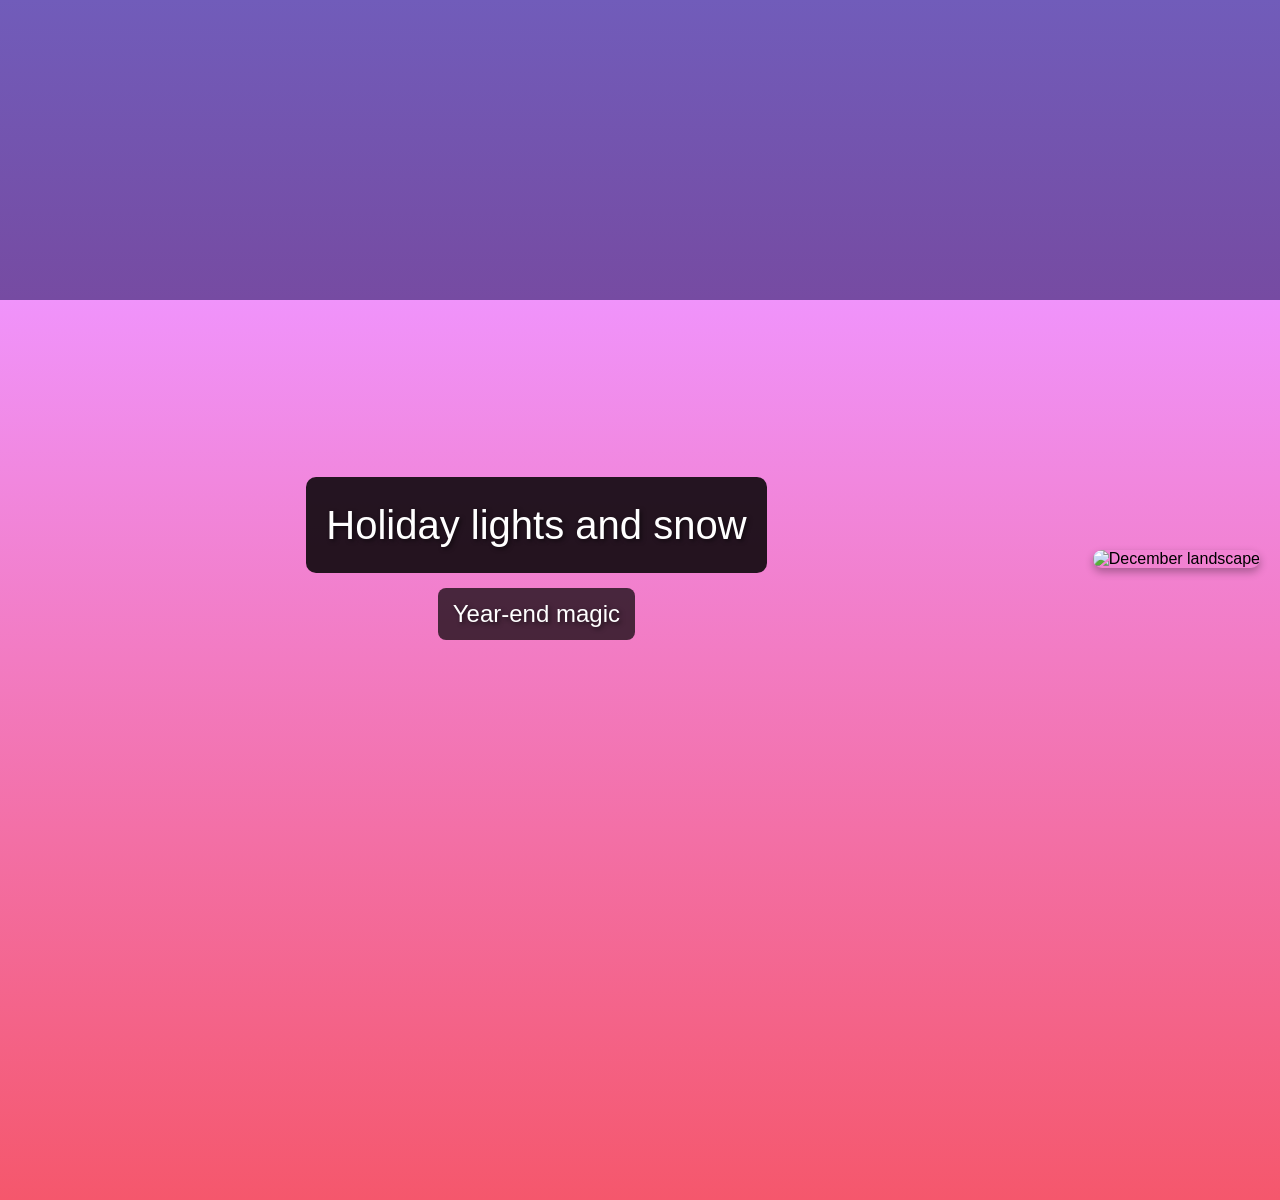
==== commit 9d9ee582: "added landing page and fixed basic structure of site" ====
--- a/index.html
+++ b/index.html
@@ -11,14 +11,20 @@
         <h1>January</h1>
         <div class="content-row">
             <div class="graphic left"><img src="https://picsum.photos/800/600?random=1" alt="January landscape"></div>
-            <div class="caption">Winter wonderland scene</div>
+            <div class="caption-group">
+                <div class="caption">Winter wonderland scene</div>
+                <div class="sub-caption">Fresh beginnings</div>
+            </div>
         </div>
         <p>January marks the beginning of the new year, often associated with fresh starts and winter weather.</p>
     </div>
     <div class="month" id="february">
         <h1>February</h1>
         <div class="content-row">
-            <div class="caption">Romantic Valentine's backdrop</div>
+            <div class="caption-group">
+                <div class="caption">Romantic Valentine's backdrop</div>
+                <div class="sub-caption">Love in the air</div>
+            </div>
             <div class="graphic right"><img src="https://picsum.photos/800/600?random=2" alt="February landscape"></div>
         </div>
         <p>February is the shortest month, known for Valentine's Day and varying weather patterns.</p>
@@ -27,14 +33,20 @@
         <h1>March</h1>
         <div class="content-row">
             <div class="graphic left"><img src="https://picsum.photos/800/600?random=3" alt="March landscape"></div>
-            <div class="caption">Spring blossoms emerging</div>
+            <div class="caption-group">
+                <div class="caption">Spring blossoms emerging</div>
+                <div class="sub-caption">Nature awakens</div>
+            </div>
         </div>
         <p>March brings the first signs of spring, with longer days and blooming flowers.</p>
     </div>
     <div class="month" id="april">
         <h1>April</h1>
         <div class="content-row">
-            <div class="caption">Rainy day reflections</div>
+            <div class="caption-group">
+                <div class="caption">Rainy day reflections</div>
+                <div class="sub-caption">Showers bring growth</div>
+            </div>
             <div class="graphic right"><img src="https://picsum.photos/800/600?random=4" alt="April landscape"></div>
         </div>
         <p>April showers bring May flowers, a time of renewal and outdoor activities.</p>
@@ -43,14 +55,20 @@
         <h1>May</h1>
         <div class="content-row">
             <div class="graphic left"><img src="https://picsum.photos/800/600?random=5" alt="May landscape"></div>
-            <div class="caption">Sunny garden paradise</div>
+            <div class="caption-group">
+                <div class="caption">Sunny garden paradise</div>
+                <div class="sub-caption">Warmth and joy</div>
+            </div>
         </div>
         <p>May is often filled with warm weather, Mother's Day, and the start of summer vacations.</p>
     </div>
     <div class="month" id="june">
         <h1>June</h1>
         <div class="content-row">
-            <div class="caption">Beach vacation vibes</div>
+            <div class="caption-group">
+                <div class="caption">Beach vacation vibes</div>
+                <div class="sub-caption">Summer begins</div>
+            </div>
             <div class="graphic right"><img src="https://picsum.photos/800/600?random=6" alt="June landscape"></div>
         </div>
         <p>June welcomes summer with longer days, beaches, and outdoor celebrations.</p>
@@ -59,14 +77,20 @@
         <h1>July</h1>
         <div class="content-row">
             <div class="graphic left"><img src="https://picsum.photos/800/600?random=7" alt="July landscape"></div>
-            <div class="caption">Fourth of July fireworks</div>
+            <div class="caption-group">
+                <div class="caption">Fourth of July fireworks</div>
+                <div class="sub-caption">Celebration time</div>
+            </div>
         </div>
         <p>July is peak summer, featuring fireworks, barbecues, and holiday festivities.</p>
     </div>
     <div class="month" id="august">
         <h1>August</h1>
         <div class="content-row">
-            <div class="caption">Back-to-school preparations</div>
+            <div class="caption-group">
+                <div class="caption">Back-to-school preparations</div>
+                <div class="sub-caption">New chapters ahead</div>
+            </div>
             <div class="graphic right"><img src="https://picsum.photos/800/600?random=8" alt="August landscape"></div>
         </div>
         <p>August continues the summer vibe with back-to-school preparations and warm evenings.</p>
@@ -75,14 +99,20 @@
         <h1>September</h1>
         <div class="content-row">
             <div class="graphic left"><img src="https://picsum.photos/800/600?random=9" alt="September landscape"></div>
-            <div class="caption">Autumn leaves falling</div>
+            <div class="caption-group">
+                <div class="caption">Autumn leaves falling</div>
+                <div class="sub-caption">Seasons change</div>
+            </div>
         </div>
         <p>September brings the fall season, with cooler weather and the start of autumn colors.</p>
     </div>
     <div class="month" id="october">
         <h1>October</h1>
         <div class="content-row">
-            <div class="caption">Halloween pumpkin patch</div>
+            <div class="caption-group">
+                <div class="caption">Halloween pumpkin patch</div>
+                <div class="sub-caption">Festive magic</div>
+            </div>
             <div class="graphic right"><img src="https://picsum.photos/800/600?random=10" alt="October landscape"></div>
         </div>
         <p>October is Halloween time, with pumpkins, costumes, and harvest celebrations.</p>
@@ -91,14 +121,20 @@
         <h1>November</h1>
         <div class="content-row">
             <div class="graphic left"><img src="https://picsum.photos/800/600?random=11" alt="November landscape"></div>
-            <div class="caption">Thanksgiving feast</div>
+            <div class="caption-group">
+                <div class="caption">Thanksgiving feast</div>
+                <div class="sub-caption">Grateful hearts</div>
+            </div>
         </div>
         <p>November features Thanksgiving, gratitude, and the transition to winter.</p>
     </div>
     <div class="month" id="december">
         <h1>December</h1>
         <div class="content-row">
-            <div class="caption">Holiday lights and snow</div>
+            <div class="caption-group">
+                <div class="caption">Holiday lights and snow</div>
+                <div class="sub-caption">Year-end magic</div>
+            </div>
             <div class="graphic right"><img src="https://picsum.photos/800/600?random=12" alt="December landscape"></div>
         </div>
         <p>December ends the year with holidays, snow, and festive celebrations.</p>
--- a/styles.css
+++ b/styles.css
@@ -50,6 +50,15 @@
     box-shadow: 0 4px 8px rgba(0,0,0,0.3);
 }
 
+.caption-group {
+    display: flex;
+    flex-direction: column;
+    gap: 15px;
+    flex: 1;
+    align-items: center;
+    justify-content: center;
+}
+
 .caption {
     font-size: 2.5em;
     color: white;
@@ -61,8 +70,26 @@
     background: rgba(0, 0, 0, 0.85);
     padding: 20px;
     border-radius: 10px;
-    flex: 1;
     line-height: 1.4;
+}
+
+.caption-group.fade-in .caption,
+.caption-group.fade-in .sub-caption {
+    opacity: 1;
+    transform: translateY(0);
+}
+
+.sub-caption {
+    font-size: 1.5em;
+    color: white;
+    text-shadow: 2px 2px 4px rgba(0,0,0,0.5);
+    text-align: center;
+    opacity: 0;
+    transform: translateY(50px);
+    transition: all 0.6s ease;
+    background: rgba(0, 0, 0, 0.7);
+    padding: 12px 15px;
+    border-radius: 8px;
 }
 
 .month p {
